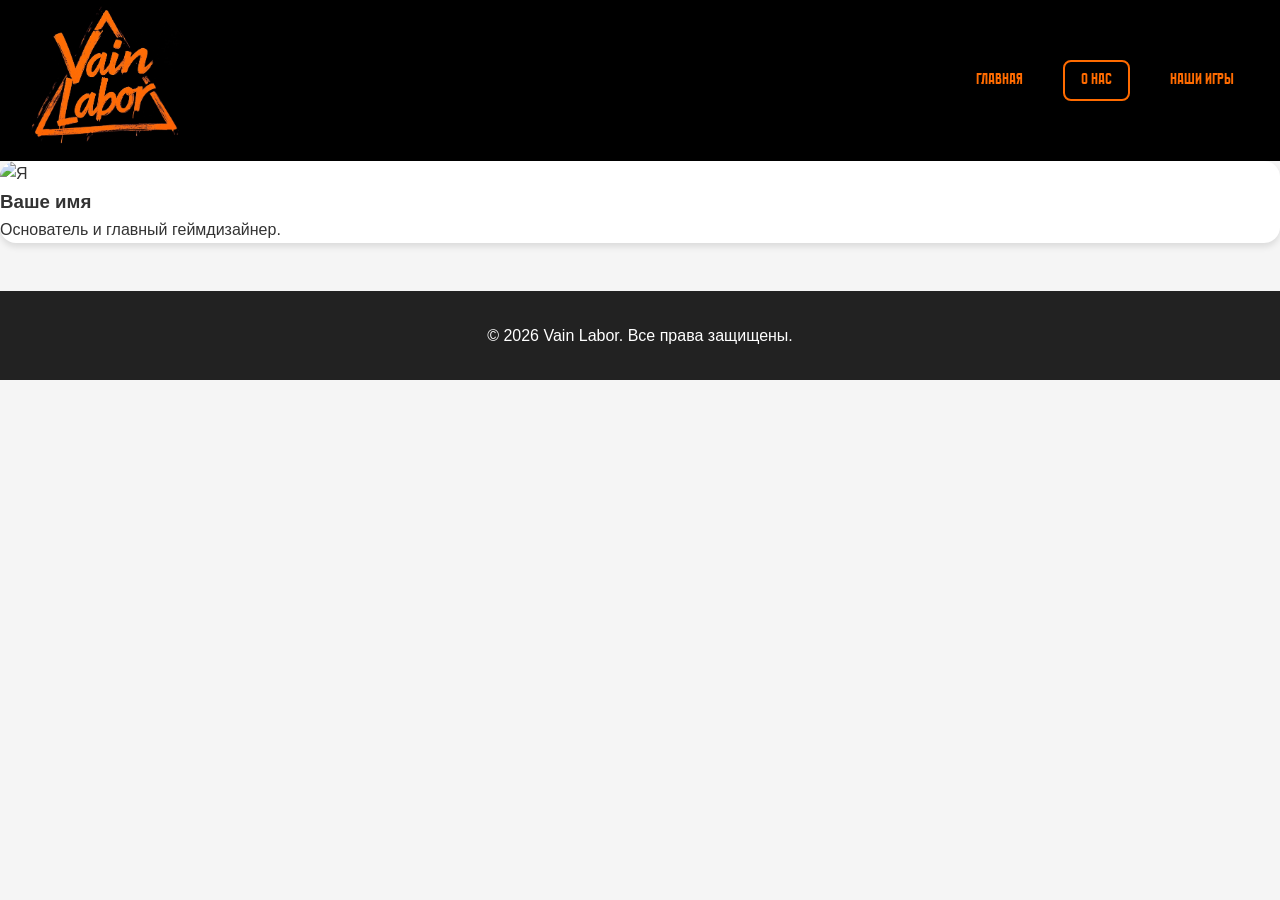
==== about.html @ 7280855a "initial commit" ====
<!Doctype html>
<html lang="en">
<head>
    <meta charset="UTF-8">
    <title>Vain Labor</title>
    <link rel="stylesheet" href="css/style.css">
</head>
<body class="page-home">
<div id="header-placeholder"></div>

<main class="main">
    <section class="team">
        <div class="member" data-anim="zoomIn">
            <img src="img/me.jpg" alt="Я">
            <h3>Ваше имя</h3>
            <p>Основатель и главный геймдизайнер.</p>
        </div>
    </section>
</main>

<div id="footer-placeholder"></div>

<script src="js/main.js"></script>
<script src="js/animations.js"></script>
<script src="js/components-loader.js"></script>
</body>
</html>
---- css/style.css ----
* {
    margin: 0;
    padding: 0;
    box-sizing: border-box;
}

@font-face {
    font-family: 'Stengazeta';
    src: url('../content/fonts/Stengazeta-Regular_5.ttf') format('truetype');
    font-weight: 400;
    font-style: normal;
    font-display: swap;
}

body {
    font-family: 'Segoe UI', sans-serif;
    line-height: 1.6;
    color: #333;
    background-color: #f5f5f5;
}

.header {
    display: flex;
    justify-content: space-between;
    align-items: center;
    padding-left: 30px;
    padding-right: 30px;
    background-color: #000;
    color: white;
}

.logo {
    font-size: 1.5rem;
    font-weight: bold;
}
.logo img {
    max-height: 150px;
}

.nav {
    display: flex;
    gap: 1.5rem;
}

.nav-link {
    color: #ff6b00;
    text-decoration: none;
    font-weight: 500;
    font-size: 1rem;
    padding: 0.5rem 1rem;
    border-radius: 0.25rem;
    transition:
            color 0.3s ease,
            background-color 0.3s ease,
            transform 0.2s ease;
    display: inline-block;
    font-family: 'Stengazeta', sans-serif;
    line-height: 1.6;
}

.nav-link:hover {
    color: #000000;
    background-color: #ff6b00;
    transform: translateY(-2px);
}

.nav-link.active {
    border: 2px solid #ff6b00;
    border-radius: 0.5rem;
    padding: calc(0.5rem - 2px) 1rem;
    background-color: transparent;
    transition: none;
}
.nav-link.active:hover {
    color: #ff6b00;
    background-color: transparent;
    transform: none;
    box-shadow: none;
}

.hero {
    text-align: center;
    padding: 5rem 10%;
    background: linear-gradient(135deg, #667eea 0%, #764ba2 100%);
    color: white;
}

#cta-button {
    margin-top: 1rem;
    padding: 0.75rem 1.5rem;
    background-color: #00a8ff;
    color: white;
    border: none;
    border-radius: 0.5rem;
    cursor: pointer;
    transition: background-color 0.3s;
}

#cta-button:hover {
    background-color: #008cd6;
}

.features, .games-grid {
    display: grid;
    grid-template-columns: repeat(3, 1fr);
    gap: 2rem;
    padding: 3rem 10%;
}

.feature-card {
    background-color: white;
    padding: 2rem;
    border-radius: 1rem;
    box-shadow: 0 4px 6px rgba(0, 0, 0, 0.1);
    opacity: 0;
    transform: translateY(20px);
    transition: opacity 0.5s, transform 0.5s;
}

.game-card, .member {
    background-color: white;
    border-radius: 1rem;
    overflow: hidden;
    box-shadow: 0 4px 6px rgba(0, 0, 0, 0.1);
    opacity: 0;
    transition: opacity 0.6s, transform 0.6s;
}

.footer {
    text-align: center;
    padding: 2rem;
    background-color: #222;
    color: white;
    margin-top: 3rem;
}

/* Анимации */
.fadeIn {
    opacity: 1 !important;
    transform: translateY(0) !important;
}

.slideUp {
    opacity: 1 !important;
    transform: translateY(0) !important;
}

.zoomIn {
    opacity: 1 !important;
    transform: scale(1) !important;
}
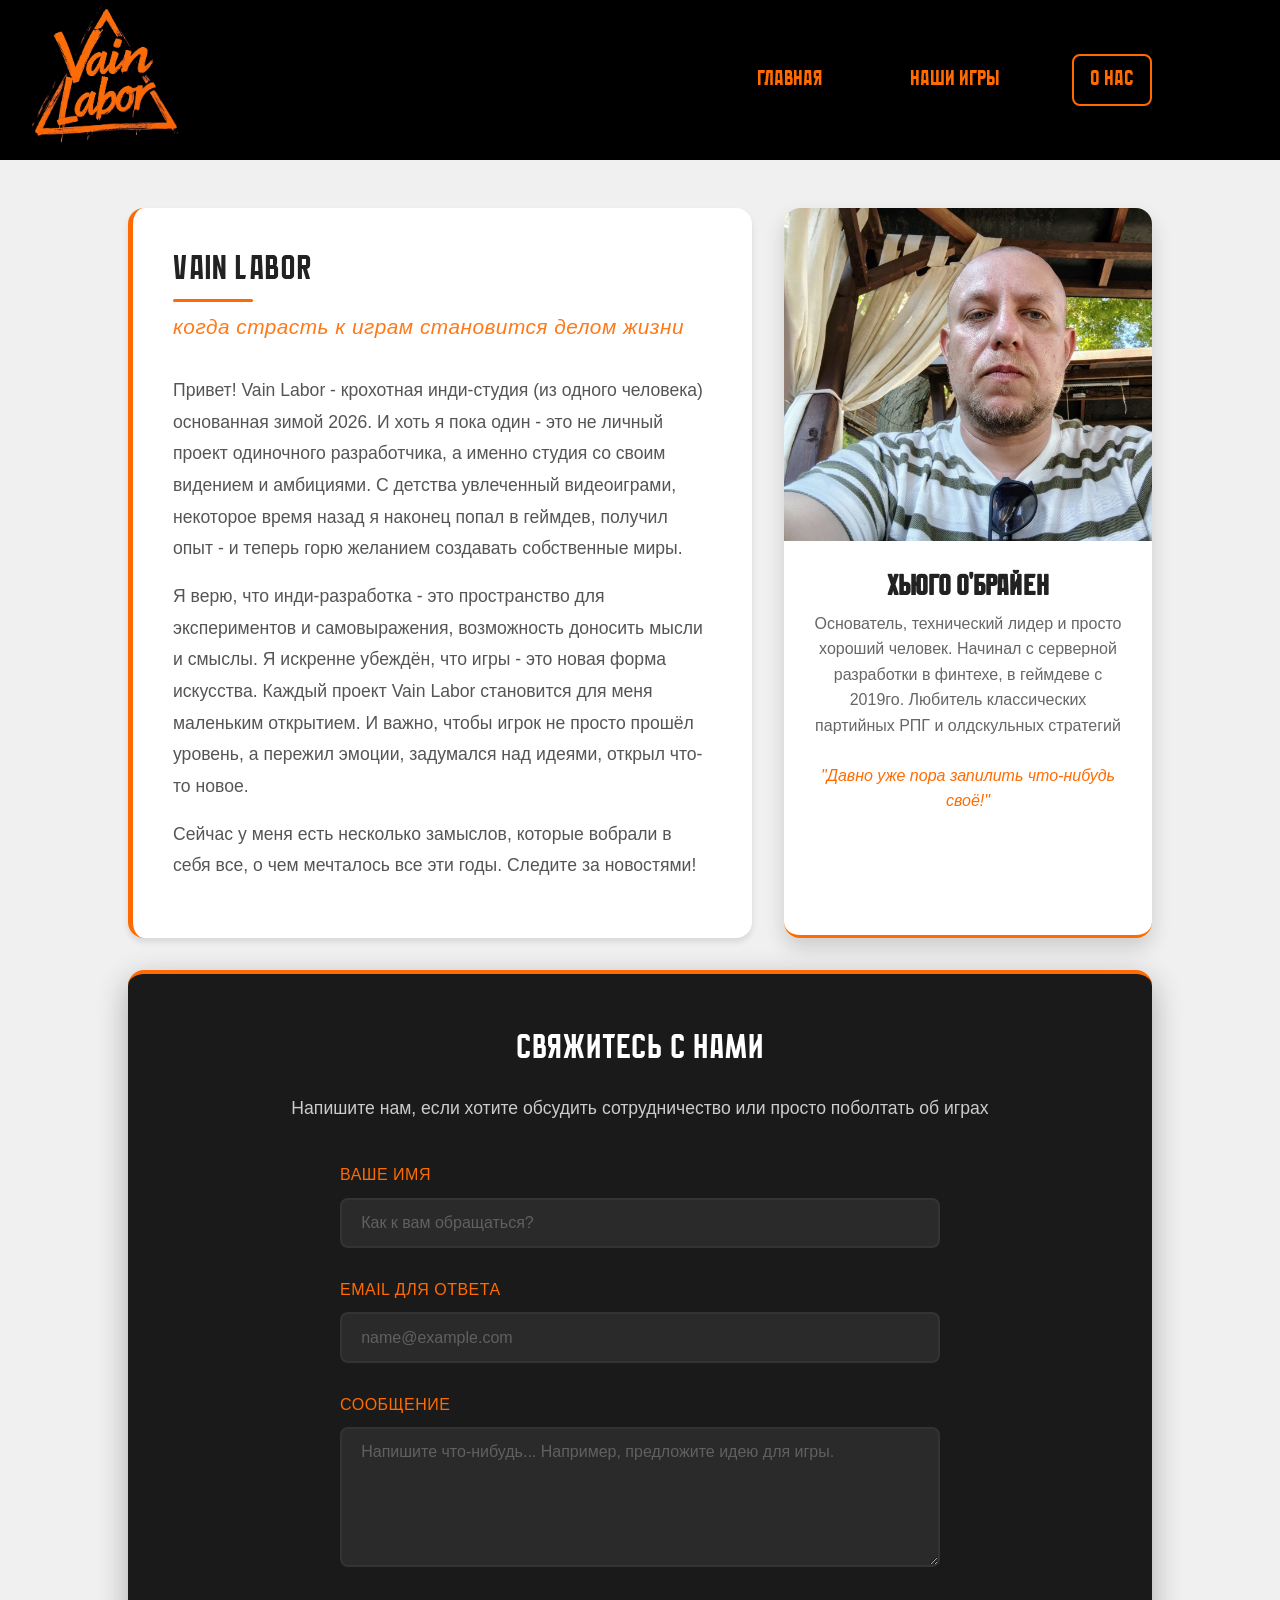
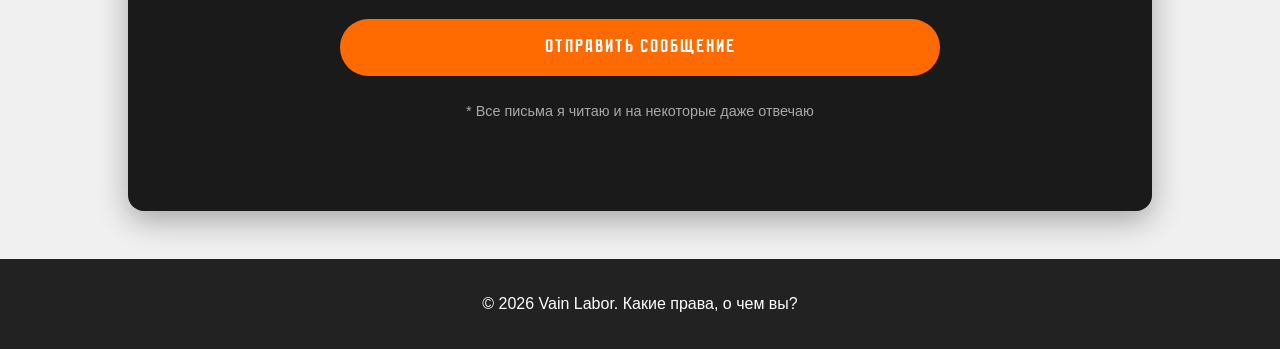
==== commit b60a48d5: "final" ====
--- a/about.html
+++ b/about.html
@@ -2,26 +2,142 @@
 <html lang="en">
 <head>
     <meta charset="UTF-8">
-    <title>Vain Labor</title>
+    <title>Vain Labor | О нас</title>
     <link rel="stylesheet" href="css/style.css">
+    <link rel="stylesheet" href="css/about.css">
 </head>
-<body class="page-home">
+<body class="page-about">
 <div id="header-placeholder"></div>
 
 <main class="main">
-    <section class="team">
-        <div class="member" data-anim="zoomIn">
-            <img src="img/me.jpg" alt="Я">
-            <h3>Ваше имя</h3>
-            <p>Основатель и главный геймдизайнер.</p>
+    <div class="about-section">
+
+        <div class="about-container">
+            <section class="company-description" data-anim="fadeIn">
+                <h1>Vain Labor</h1>
+                <div class="subhead">когда страсть к играм становится делом жизни</div>
+                <p>
+                    Привет! Vain Labor - крохотная инди-студия (из одного человека) основанная зимой 2026. И хоть я пока
+                    один - это не личный проект одиночного разработчика, а именно студия со своим видением и амбициями.
+                    С детства увлеченный видеоиграми, некоторое время назад я наконец попал в геймдев, получил опыт - и
+                    теперь горю желанием создавать собственные миры.
+                </p>
+                <p>
+                    Я верю, что инди-разработка - это пространство для экспериментов и самовыражения, возможность доносить
+                    мысли и смыслы. Я искренне убеждён, что игры - это новая форма искусства. Каждый проект Vain Labor
+                    становится для меня маленьким открытием. И важно, чтобы игрок не просто прошёл уровень, а пережил эмоции,
+                    задумался над идеями, открыл что-то новое.
+                </p>
+                <p>
+                    Сейчас у меня есть несколько замыслов, которые вобрали в себя все, о чем мечталось все эти годы. Следите за новостями!
+                </p>
+            </section>
+
+            <section class="team">
+                <div class="member" data-anim="zoomIn">
+                    <img src="content/img/face_one.jpg" alt="Фото автора">
+                    <h3>Хьюго О'Брайен</h3>
+                    <p>
+                        Основатель, технический лидер и просто хороший человек. Начинал с серверной разработки в финтехе, в
+                        геймдеве с 2019го. Любитель классических партийных РПГ и олдскульных стратегий
+                    </p>
+                    <p style="padding-top: 0; font-style: italic;">"Давно уже пора запилить что-нибудь своё!"</p>
+                </div>
+            </section>
         </div>
-    </section>
+
+        <section class="contact-form-section" data-anim="slideUp">
+            <h2>Свяжитесь с нами</h2>
+            <p>Напишите нам, если хотите обсудить сотрудничество или просто поболтать об играх</p>
+
+            <form class="contact-form" id="mail_form" method="POST" enctype="multipart/form-data">
+
+                <div class="form-group">
+                    <label for="fc-generated-1-name">Ваше имя</label>
+                    <input type="text" id="fc-generated-1-name" name="name" placeholder="Как к вам обращаться?" required>
+                </div>
+
+                <div class="form-group">
+                    <label for="fc-generated-1-email">Email для ответа</label>
+                    <input type="email" id="fc-generated-1-email" name="email" placeholder="name@example.com" required>
+                </div>
+
+                <div class="form-group">
+                    <label for="fc-generated-1-message">Сообщение</label>
+                    <textarea id="fc-generated-1-message" name="message" placeholder="Напишите что-нибудь... Например, предложите идею для игры." required></textarea>
+                </div>
+
+                <button type="submit" class="submit-btn" id="submit-btn">Отправить сообщение</button>
+                <div id="form-status" style="text-align: center; margin-top: 1rem; padding: 0.5rem; border-radius: 0.5rem; display: none;"></div>
+            </form>
+            <p style="text-align: center; margin-top: 1.5rem; font-size: 0.9rem; opacity: 0.8;">* Все письма я читаю и на некоторые даже отвечаю</p>
+        </section>
+    </div>
 </main>
 
 <div id="footer-placeholder"></div>
 
 <script src="js/main.js"></script>
+<script src="js/components-loader.js"></script>
 <script src="js/animations.js"></script>
-<script src="js/components-loader.js"></script>
+
+<script>
+    document.getElementById('mail_form').addEventListener('submit', async function(e) {
+        e.preventDefault();
+
+        const form = e.target;
+
+        const submitBtn = document.getElementById('submit-btn');
+        const statusDiv = document.getElementById('form-status');
+
+        statusDiv.style.display = 'block';
+        statusDiv.style.backgroundColor = '#333';
+        statusDiv.style.color = '#ff6b00';
+        statusDiv.textContent = 'Отправка...';
+
+        submitBtn.disabled = true;
+        submitBtn.textContent = 'Отправляем...';
+
+        const formData = new FormData(form);
+        const urlEncodedData = new URLSearchParams(formData).toString();
+
+        try {
+            const response = await fetch('https://formcarry.com/s/8eF_uJWAQYs', {
+                method: 'POST',
+                body: urlEncodedData,
+                headers: {
+                    'Content-Type': 'application/x-www-form-urlencoded',
+                    'Accept': 'application/json'
+                }
+            });
+
+            if (response.ok) {
+                // Успех
+                statusDiv.style.backgroundColor = '#4CAF50';
+                statusDiv.style.color = 'white';
+                statusDiv.textContent = '✓ Спасибо! Сообщение отправлено. Мы скоро ответим!';
+                form.reset();
+
+
+                setTimeout(() => {
+                    statusDiv.style.display = 'none';
+                }, 5000);
+            } else {
+                throw new Error('Ошибка отправки');
+            }
+        } catch (error) {
+            statusDiv.style.backgroundColor = '#f44336';
+            statusDiv.style.color = 'white';
+            statusDiv.textContent = '✗ Что-то пошло не так. Попробуйте позже или напишите нам напрямую.';
+        } finally {
+            submitBtn.disabled = false;
+            submitBtn.textContent = 'Отправить сообщение';
+
+            setTimeout(() => {
+                statusDiv.style.display = 'none';
+            }, 5000);
+        }
+    });
+</script>
 </body>
 </html>
--- a/css/style.css
+++ b/css/style.css
@@ -12,11 +12,23 @@
     font-display: swap;
 }
 
+html {
+    height: 100%;
+}
+
 body {
     font-family: 'Segoe UI', sans-serif;
     line-height: 1.6;
     color: #333;
     background-color: #f5f5f5;
+    min-height: 100vh;
+    display: flex;
+    flex-direction: column;
+    margin: 0;
+}
+
+.main {
+    flex: 1 0 auto;
 }
 
 .header {
@@ -24,9 +36,14 @@
     justify-content: space-between;
     align-items: center;
     padding-left: 30px;
-    padding-right: 30px;
+    padding-right: 10%;
     background-color: #000;
     color: white;
+    z-index: 100;
+    top: 0;
+    left: 0;
+    right: 0;
+    height: 160px;
 }
 
 .logo {
@@ -39,14 +56,14 @@
 
 .nav {
     display: flex;
-    gap: 1.5rem;
+    gap: 3.5rem;
 }
 
 .nav-link {
     color: #ff6b00;
     text-decoration: none;
     font-weight: 500;
-    font-size: 1rem;
+    font-size: 1.4rem;
     padding: 0.5rem 1rem;
     border-radius: 0.25rem;
     transition:
@@ -78,12 +95,7 @@
     box-shadow: none;
 }
 
-.hero {
-    text-align: center;
-    padding: 5rem 10%;
-    background: linear-gradient(135deg, #667eea 0%, #764ba2 100%);
-    color: white;
-}
+
 
 #cta-button {
     margin-top: 1rem;
@@ -96,28 +108,14 @@
     transition: background-color 0.3s;
 }
 
-#cta-button:hover {
-    background-color: #008cd6;
-}
-
-.features, .games-grid {
+.features{
     display: grid;
     grid-template-columns: repeat(3, 1fr);
     gap: 2rem;
     padding: 3rem 10%;
 }
 
-.feature-card {
-    background-color: white;
-    padding: 2rem;
-    border-radius: 1rem;
-    box-shadow: 0 4px 6px rgba(0, 0, 0, 0.1);
-    opacity: 0;
-    transform: translateY(20px);
-    transition: opacity 0.5s, transform 0.5s;
-}
-
-.game-card, .member {
+.member {
     background-color: white;
     border-radius: 1rem;
     overflow: hidden;
@@ -131,7 +129,6 @@
     padding: 2rem;
     background-color: #222;
     color: white;
-    margin-top: 3rem;
 }
 
 /* Анимации */
--- a/css/about.css
+++ b/css/about.css
@@ -0,0 +1,267 @@
+.about-section {
+    margin: 0 auto;
+    padding: 3rem 10%;
+}
+
+.about-container {
+    display: flex;
+    flex-wrap: wrap;
+    gap: 2rem;
+}
+
+.company-description {
+    flex: 1 1 60%;
+    min-width: 300px;
+    background-color: white;
+    padding: 2.5rem;
+    border-radius: 1rem;
+    box-shadow: 0 4px 6px rgba(0, 0, 0, 0.1);
+    border-left: 5px solid #ff6b00;
+}
+
+.company-description h1 {
+    font-size: 2.2rem;
+    color: #222;
+    margin-bottom: 0.5rem;
+    font-family: 'Stengazeta', sans-serif;
+    letter-spacing: 1px;
+    line-height: 1.3;
+    font-weight: 500;
+    border-left: none;
+    padding-left: 0;
+    position: relative;
+    display: inline-block;
+}
+
+.company-description h1::after {
+    content: '';
+    position: absolute;
+    bottom: -8px;
+    left: 0;
+    width: 80px;
+    height: 3px;
+    background-color: #ff6b00;
+    border-radius: 3px;
+}
+
+.company-description .subhead {
+    font-size: 1.3rem;
+    color: #ff6b00;
+    margin-bottom: 2rem;
+    font-style: italic;
+    font-weight: 300;
+    letter-spacing: 0.5px;
+    opacity: 0.9;
+    padding-top: 0.5rem;
+}
+
+.company-description p {
+    margin-bottom: 1rem;
+    font-size: 1.1rem;
+    color: #555;
+    line-height: 1.8;
+}
+
+.company-description p:first-of-type {
+    margin-top: 1.5rem;
+}
+
+.team {
+    flex: 1 1 35%;
+    min-width: 250px;
+    display: flex;
+    justify-content: center;
+}
+
+.member {
+    max-width: 400px;
+    width: 100%;
+    text-align: center;
+    background-color: white;
+    border-radius: 1rem;
+    overflow: hidden;
+    box-shadow: 0 10px 20px rgba(0, 0, 0, 0.15);
+    transition: transform 0.3s ease, box-shadow 0.3s ease;
+    border-bottom: 3px solid #ff6b00;
+    /*margin: 0 auto 3rem auto;*/
+}
+
+.member:hover {
+    transform: translateY(-5px);
+    box-shadow: 0 15px 30px rgba(0, 0, 0, 0.2);
+}
+
+.member img {
+    width: 100%;
+    height: auto;
+    display: block;
+    filter: grayscale(20%);
+}
+
+.member h3 {
+    margin-top: 1.5rem;
+    font-size: 1.8rem;
+    color: #222;
+    font-family: 'Stengazeta', sans-serif;
+}
+
+.member p {
+    padding: 0 1.5rem 1.5rem 1.5rem;
+    color: #666;
+}
+
+.member p:last-child {
+    color: #ff6b00;
+    font-weight: 500;
+}
+
+.contact-form-section {
+    background-color: #1a1a1a;
+    border-radius: 1rem;
+    padding: 3rem;
+    margin-top: 2rem;
+    color: #f5f5f5;
+    box-shadow: 0 10px 30px rgba(0, 0, 0, 0.3);
+    border-top: 4px solid #ff6b00;
+}
+
+.contact-form-section h2 {
+    font-size: 2.2rem;
+    margin-bottom: 1rem;
+    text-align: center;
+    color: white;
+    font-family: 'Stengazeta', sans-serif;
+    letter-spacing: 1px;
+    font-weight: 500;
+}
+
+.contact-form-section > p {
+    text-align: center;
+    margin-bottom: 2.5rem;
+    color: #ccc;
+    font-size: 1.1rem;
+}
+
+.contact-form {
+    max-width: 600px;
+    margin: 0 auto;
+}
+
+.form-group {
+    margin-bottom: 1.8rem;
+}
+
+.form-group label {
+    display: block;
+    margin-bottom: 0.6rem;
+    font-weight: 500;
+    font-size: 1rem;
+    color: #ff6b00;
+    text-transform: uppercase;
+    letter-spacing: 0.5px;
+}
+
+.form-group input,
+.form-group textarea {
+    width: 100%;
+    padding: 0.9rem 1.2rem;
+    border: 2px solid #333;
+    border-radius: 0.5rem;
+    font-size: 1rem;
+    font-family: inherit;
+    background-color: #2a2a2a;
+    color: white;
+    transition: all 0.3s ease;
+}
+
+.form-group input:focus,
+.form-group textarea:focus {
+    outline: none;
+    border-color: #ff6b00;
+    background-color: #333;
+    box-shadow: 0 0 0 3px rgba(255, 107, 0, 0.2);
+}
+
+.form-group input::placeholder,
+.form-group textarea::placeholder {
+    color: #777;
+    opacity: 0.7;
+}
+
+.form-group textarea {
+    min-height: 140px;
+    resize: vertical;
+}
+
+.submit-btn {
+    background-color: #ff6b00;
+    color: white;
+    padding: 1rem 2rem;
+    font-size: 1.2rem;
+    border-radius: 3rem;
+    cursor: pointer;
+    width: 100%;
+    transition: all 0.3s ease;
+    font-family: 'Stengazeta', sans-serif;
+    letter-spacing: 2px;
+    text-transform: uppercase;
+    margin-top: 1rem;
+    border: 2px solid transparent;
+}
+
+.submit-btn:hover {
+    background-color: #ff8533;
+    transform: translateY(-3px);
+    box-shadow: 0 10px 20px rgba(255, 107, 0, 0.3);
+}
+
+.submit-btn:active {
+    transform: translateY(0);
+    box-shadow: none;
+}
+
+.form-note {
+    text-align: center;
+    margin-top: 2rem;
+    font-size: 0.9rem;
+    color: #888;
+    border-top: 1px solid #333;
+    padding-top: 1.5rem;
+}
+
+.form-note a {
+    color: #ff6b00;
+    text-decoration: none;
+    transition: color 0.2s;
+}
+
+.form-note a:hover {
+    color: #ff8533;
+    text-decoration: underline;
+}
+
+@media (max-width: 768px) {
+    .about-section {
+        padding: 2rem 5%;
+    }
+    .about-container {
+        flex-direction: column;
+    }
+    .contact-form-section {
+        padding: 2rem 1.5rem;
+    }
+    .company-description, .team {
+        flex: 1 1 100%;
+        min-width: auto;
+    }
+    .company-description h1 {
+        font-size: 1.8rem;
+    }
+    .company-description .subhead {
+        font-size: 1.1rem;
+    }
+}
+
+.page-about .main {
+    background-color: #f0f0f0;
+}
